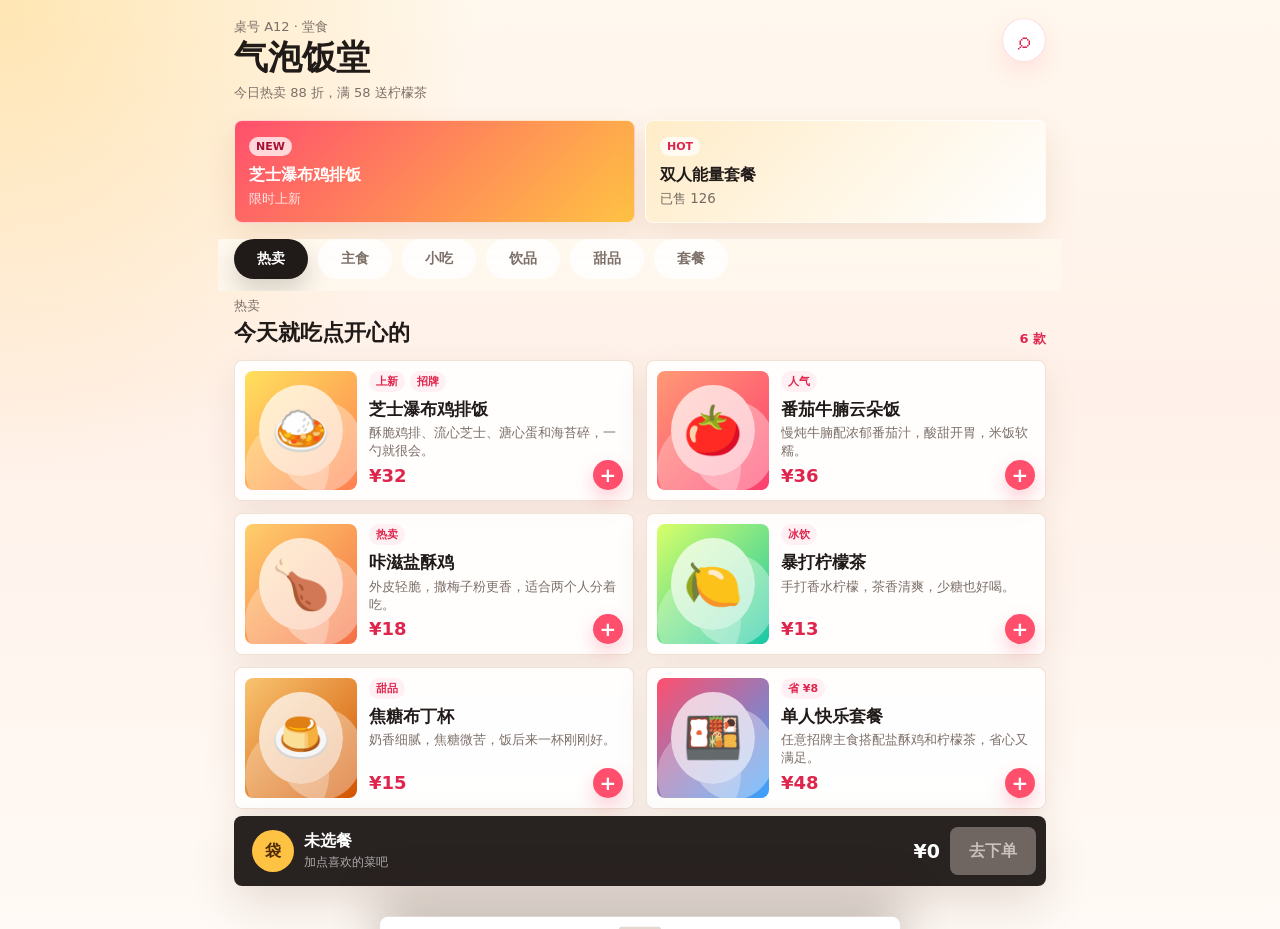
==== index.html @ 72aa187b "Initial restaurant ordering page" ====
<!doctype html>
<html lang="zh-CN">
  <head>
    <meta charset="utf-8" />
    <meta name="viewport" content="width=device-width, initial-scale=1" />
    <title>气泡饭堂 - 扫码点餐</title>
    <link rel="stylesheet" href="./styles.css" />
  </head>
  <body>
    <main class="app-shell">
      <header class="topbar">
        <div>
          <p class="eyebrow">桌号 A12 · 堂食</p>
          <h1>气泡饭堂</h1>
          <p class="subtitle">今日热卖 88 折，满 58 送柠檬茶</p>
        </div>
        <button class="search-button" type="button" aria-label="搜索菜品">
          <span>⌕</span>
        </button>
      </header>

      <section class="promo-strip" aria-label="活动">
        <button class="promo-card strong" type="button" data-promo-dish="cheese-chicken-rice">
          <span>NEW</span>
          <strong>芝士瀑布鸡排饭</strong>
          <small>限时上新</small>
        </button>
        <button class="promo-card" type="button" data-promo-dish="duo-combo">
          <span>HOT</span>
          <strong>双人能量套餐</strong>
          <small>已售 126</small>
        </button>
      </section>

      <nav class="category-tabs" aria-label="菜品分类" id="categoryTabs"></nav>

      <section class="menu-area">
        <div class="menu-heading">
          <div>
            <p id="activeCategoryLabel">热卖推荐</p>
            <h2 id="activeCategoryTitle">今天就吃点开心的</h2>
          </div>
          <span id="dishCount">0 款</span>
        </div>
        <div class="dish-list" id="dishList"></div>
      </section>
    </main>

    <aside class="cart-bar" aria-label="购物车">
      <button class="cart-summary" type="button" id="openCart">
        <span class="cart-icon">袋</span>
        <span>
          <strong id="cartCount">未选餐</strong>
          <small id="cartHint">加点喜欢的菜吧</small>
        </span>
      </button>
      <div class="cart-total">
        <strong id="cartTotal">¥0</strong>
        <button class="checkout-button" type="button" id="checkoutButton" disabled>去下单</button>
      </div>
    </aside>

    <div class="overlay" id="overlay" hidden></div>

    <section class="drawer" id="cartDrawer" aria-label="购物车明细" aria-hidden="true">
      <div class="drawer-handle"></div>
      <div class="drawer-header">
        <div>
          <p>购物车</p>
          <h2>已选菜品</h2>
        </div>
        <button class="text-button" type="button" id="clearCart">清空</button>
      </div>
      <div class="cart-items" id="cartItems"></div>
      <label class="note-field">
        <span>订单备注</span>
        <input id="orderNote" type="text" maxlength="40" placeholder="少辣、不要香菜、餐具数量..." />
      </label>
      <button class="drawer-checkout" type="button" id="drawerCheckout">确认下单</button>
    </section>

    <section class="modal" id="confirmModal" role="dialog" aria-modal="true" aria-labelledby="confirmTitle" aria-hidden="true">
      <div class="modal-card">
        <button class="close-button" type="button" id="closeModal" aria-label="关闭确认订单">×</button>
        <p class="eyebrow">桌号 A12</p>
        <h2 id="confirmTitle">确认订单</h2>
        <div class="confirm-list" id="confirmList"></div>
        <div class="confirm-note" id="confirmNote"></div>
        <div class="confirm-total">
          <span>合计</span>
          <strong id="confirmTotal">¥0</strong>
        </div>
        <button class="primary-button" type="button" id="placeOrder">确认提交</button>
      </div>
    </section>

    <section class="success-toast" id="successToast" aria-live="polite" aria-hidden="true">
      <div>
        <strong>下单成功</strong>
        <p>厨房已收到 A12 桌订单，请稍等片刻。</p>
      </div>
      <div class="success-actions">
        <button class="ghost-success" type="button" id="clearOrder">清空订单</button>
        <button type="button" id="continueOrder">继续点餐</button>
      </div>
    </section>

    <script src="./script.js"></script>
  </body>
</html>
---- styles.css ----
:root {
  color-scheme: light;
  --bg: #fff7ed;
  --panel: #ffffff;
  --ink: #201a18;
  --muted: #7c6f68;
  --line: #f0dfd1;
  --brand: #ff4f6d;
  --brand-dark: #df254d;
  --sun: #ffc344;
  --mint: #28c7a4;
  --blue: #38a3ff;
  --shadow: 0 18px 45px rgba(80, 45, 24, 0.14);
}

* {
  box-sizing: border-box;
}

body {
  margin: 0;
  min-height: 100vh;
  background:
    radial-gradient(circle at top left, rgba(255, 195, 68, 0.35), transparent 30rem),
    linear-gradient(180deg, #fff8ee 0%, #fff1e9 42%, #fffaf5 100%);
  color: var(--ink);
  font-family: Inter, "PingFang SC", "Microsoft YaHei", system-ui, sans-serif;
}

button,
input {
  font: inherit;
}

button {
  border: 0;
  cursor: pointer;
}

.app-shell {
  width: min(100%, 520px);
  min-height: 100vh;
  margin: 0 auto;
  padding: 18px 16px 120px;
}

.topbar {
  display: flex;
  align-items: flex-start;
  justify-content: space-between;
  gap: 16px;
}

.eyebrow,
.subtitle,
.menu-heading p,
.drawer-header p {
  margin: 0;
  color: var(--muted);
  font-size: 13px;
}

h1,
h2 {
  margin: 0;
  letter-spacing: 0;
}

h1 {
  margin-top: 4px;
  font-size: 34px;
  line-height: 1.05;
}

.subtitle {
  margin-top: 8px;
}

.search-button {
  display: grid;
  flex: 0 0 44px;
  width: 44px;
  height: 44px;
  place-items: center;
  border: 1px solid rgba(255, 79, 109, 0.18);
  border-radius: 50%;
  background: #fff;
  color: var(--brand-dark);
  box-shadow: 0 10px 26px rgba(255, 79, 109, 0.13);
  font-size: 24px;
}

.promo-strip {
  display: grid;
  grid-template-columns: 1.1fr 0.9fr;
  gap: 10px;
  margin: 18px 0 16px;
}

.promo-card {
  min-height: 92px;
  padding: 14px;
  border: 1px solid rgba(255, 255, 255, 0.7);
  border-radius: 8px;
  background: linear-gradient(135deg, #ffecc8, #ffffff);
  box-shadow: 0 14px 32px rgba(159, 82, 20, 0.12);
  color: var(--ink);
  text-align: left;
  transition: transform 160ms ease, box-shadow 160ms ease;
}

.promo-card:hover,
.promo-card:focus-visible {
  transform: translateY(-2px);
  box-shadow: 0 18px 36px rgba(159, 82, 20, 0.18);
}

.promo-card:focus-visible {
  outline: 3px solid rgba(255, 79, 109, 0.35);
  outline-offset: 2px;
}

.promo-card.strong {
  background: linear-gradient(135deg, #ff4f6d, #ffc344);
  color: #fff;
}

.promo-card span {
  display: inline-block;
  padding: 3px 7px;
  border-radius: 999px;
  background: rgba(255, 255, 255, 0.75);
  color: var(--brand-dark);
  font-size: 11px;
  font-weight: 800;
}

.promo-card.strong span {
  color: #a41135;
}

.promo-card strong,
.promo-card small {
  display: block;
}

.promo-card strong {
  margin-top: 9px;
  font-size: 16px;
  line-height: 1.25;
}

.promo-card small {
  margin-top: 5px;
  color: rgba(32, 26, 24, 0.62);
}

.promo-card.strong small {
  color: rgba(255, 255, 255, 0.82);
}

.category-tabs {
  display: flex;
  gap: 10px;
  margin: 0 -16px;
  padding: 0 16px 12px;
  overflow-x: auto;
  scrollbar-width: none;
  position: sticky;
  top: 0;
  z-index: 5;
  background: linear-gradient(180deg, rgba(255, 248, 238, 0.98), rgba(255, 248, 238, 0.88));
  backdrop-filter: blur(10px);
}

.category-tabs::-webkit-scrollbar {
  display: none;
}

.category-tab {
  flex: 0 0 auto;
  min-width: 74px;
  padding: 10px 12px;
  border: 1px solid transparent;
  border-radius: 999px;
  background: rgba(255, 255, 255, 0.78);
  color: var(--muted);
  font-size: 14px;
  font-weight: 700;
}

.category-tab.active {
  background: var(--ink);
  color: #fff;
  box-shadow: 0 12px 24px rgba(32, 26, 24, 0.18);
}

.menu-area {
  margin-top: 6px;
}

.menu-heading {
  display: flex;
  align-items: end;
  justify-content: space-between;
  margin-bottom: 12px;
}

.menu-heading h2 {
  margin-top: 3px;
  font-size: 22px;
}

.menu-heading > span {
  color: var(--brand-dark);
  font-size: 13px;
  font-weight: 800;
}

.dish-list {
  display: grid;
  gap: 12px;
}

.dish-card {
  display: grid;
  grid-template-columns: 112px 1fr;
  gap: 12px;
  min-height: 136px;
  padding: 10px;
  border: 1px solid rgba(240, 223, 209, 0.9);
  border-radius: 8px;
  background: rgba(255, 255, 255, 0.88);
  box-shadow: 0 12px 34px rgba(104, 58, 28, 0.09);
  transition: border-color 180ms ease, box-shadow 180ms ease, transform 180ms ease;
}

.dish-card.spotlight {
  border-color: rgba(255, 79, 109, 0.82);
  box-shadow: 0 18px 42px rgba(255, 79, 109, 0.22);
  transform: translateY(-2px);
}

.dish-art {
  position: relative;
  min-height: 116px;
  overflow: hidden;
  border-radius: 8px;
  background: var(--dish-bg);
}

.dish-art::before {
  content: "";
  position: absolute;
  inset: 14px;
  border-radius: 50%;
  background: rgba(255, 255, 255, 0.7);
  box-shadow:
    20px 16px 0 rgba(255, 255, 255, 0.35),
    -14px 38px 0 rgba(255, 255, 255, 0.28);
}

.dish-art::after {
  content: attr(data-icon);
  position: absolute;
  inset: 0;
  display: grid;
  place-items: center;
  font-size: 48px;
}

.dish-info {
  display: flex;
  min-width: 0;
  flex-direction: column;
}

.tag-row {
  display: flex;
  flex-wrap: wrap;
  gap: 5px;
  min-height: 21px;
}

.tag {
  padding: 3px 7px;
  border-radius: 999px;
  background: #fff0f3;
  color: var(--brand-dark);
  font-size: 11px;
  font-weight: 800;
}

.dish-info h3 {
  margin: 7px 0 4px;
  font-size: 17px;
  line-height: 1.25;
}

.dish-info p {
  display: -webkit-box;
  min-height: 36px;
  margin: 0;
  overflow: hidden;
  color: var(--muted);
  font-size: 13px;
  line-height: 1.4;
  -webkit-box-orient: vertical;
  -webkit-line-clamp: 2;
}

.dish-footer {
  display: flex;
  align-items: center;
  justify-content: space-between;
  gap: 8px;
  margin-top: auto;
}

.price {
  color: var(--brand-dark);
  font-size: 18px;
  font-weight: 900;
}

.stepper {
  display: flex;
  align-items: center;
  justify-content: end;
  gap: 8px;
  min-width: 96px;
}

.stepper button {
  display: grid;
  width: 30px;
  height: 30px;
  place-items: center;
  border-radius: 50%;
  font-size: 20px;
  font-weight: 800;
  line-height: 1;
}

.minus {
  border: 1px solid #ffd1da;
  background: #fff;
  color: var(--brand-dark);
}

.plus {
  background: var(--brand);
  color: #fff;
  box-shadow: 0 8px 18px rgba(255, 79, 109, 0.28);
}

.qty {
  min-width: 18px;
  text-align: center;
  font-weight: 900;
}

.is-zero .minus,
.is-zero .qty {
  visibility: hidden;
}

.cart-bar {
  position: fixed;
  right: max(12px, calc((100vw - 520px) / 2 + 12px));
  bottom: 14px;
  left: max(12px, calc((100vw - 520px) / 2 + 12px));
  z-index: 20;
  display: flex;
  align-items: center;
  justify-content: space-between;
  gap: 12px;
  min-height: 70px;
  padding: 10px 10px 10px 12px;
  border-radius: 8px;
  background: rgba(32, 26, 24, 0.96);
  color: #fff;
  box-shadow: var(--shadow);
}

.cart-summary {
  display: flex;
  min-width: 0;
  align-items: center;
  gap: 10px;
  background: transparent;
  color: inherit;
  text-align: left;
}

.cart-icon {
  display: grid;
  width: 42px;
  height: 42px;
  flex: 0 0 42px;
  place-items: center;
  border-radius: 50%;
  background: var(--sun);
  color: #4f2b00;
  font-weight: 900;
}

.cart-summary strong,
.cart-summary small {
  display: block;
  max-width: 145px;
  overflow: hidden;
  text-overflow: ellipsis;
  white-space: nowrap;
}

.cart-summary small {
  margin-top: 2px;
  color: rgba(255, 255, 255, 0.62);
  font-size: 12px;
}

.cart-total {
  display: flex;
  flex: 0 0 auto;
  align-items: center;
  gap: 10px;
}

.cart-total strong {
  min-width: 58px;
  text-align: right;
  font-size: 19px;
}

.checkout-button,
.drawer-checkout,
.primary-button {
  border-radius: 8px;
  background: var(--brand);
  color: #fff;
  font-weight: 900;
}

.checkout-button {
  min-width: 86px;
  height: 48px;
}

.checkout-button:disabled,
.drawer-checkout:disabled {
  cursor: not-allowed;
  background: #6f6662;
  color: #c8c0ba;
}

.overlay {
  position: fixed;
  inset: 0;
  z-index: 30;
  background: rgba(32, 26, 24, 0.38);
  backdrop-filter: blur(2px);
}

.drawer {
  position: fixed;
  right: max(0px, calc((100vw - 520px) / 2));
  bottom: 0;
  left: max(0px, calc((100vw - 520px) / 2));
  z-index: 40;
  max-height: 78vh;
  padding: 10px 16px 20px;
  border-radius: 8px 8px 0 0;
  background: #fff;
  box-shadow: 0 -22px 50px rgba(50, 31, 20, 0.24);
  transform: translateY(105%);
  transition: transform 180ms ease;
}

.drawer.open {
  transform: translateY(0);
}

.drawer-handle {
  width: 42px;
  height: 5px;
  margin: 0 auto 14px;
  border-radius: 999px;
  background: #e4d8cf;
}

.drawer-header {
  display: flex;
  align-items: center;
  justify-content: space-between;
  gap: 12px;
}

.drawer-header h2 {
  margin-top: 2px;
  font-size: 22px;
}

.text-button {
  padding: 8px 10px;
  border-radius: 8px;
  background: #fff0f3;
  color: var(--brand-dark);
  font-weight: 800;
}

.cart-items {
  display: grid;
  gap: 10px;
  max-height: 36vh;
  margin: 16px 0;
  overflow: auto;
}

.cart-item,
.confirm-row {
  display: flex;
  align-items: center;
  justify-content: space-between;
  gap: 12px;
}

.cart-item {
  padding: 10px 0;
  border-bottom: 1px solid var(--line);
}

.cart-item h3,
.cart-item p {
  margin: 0;
}

.cart-item h3 {
  font-size: 15px;
}

.cart-item p {
  margin-top: 3px;
  color: var(--muted);
  font-size: 13px;
}

.empty-state {
  padding: 24px 0;
  color: var(--muted);
  text-align: center;
}

.note-field {
  display: grid;
  gap: 8px;
  margin-bottom: 14px;
}

.note-field span {
  color: var(--muted);
  font-size: 13px;
}

.note-field input {
  width: 100%;
  height: 46px;
  padding: 0 12px;
  border: 1px solid var(--line);
  border-radius: 8px;
  outline: 0;
}

.note-field input:focus {
  border-color: var(--brand);
  box-shadow: 0 0 0 3px rgba(255, 79, 109, 0.12);
}

.drawer-checkout,
.primary-button {
  width: 100%;
  height: 50px;
}

.modal {
  position: fixed;
  inset: 0;
  z-index: 50;
  display: grid;
  place-items: center;
  padding: 18px;
  background: rgba(32, 26, 24, 0.42);
}

.modal[aria-hidden="true"] {
  display: none;
}

.modal-card {
  position: relative;
  width: min(100%, 420px);
  padding: 22px;
  border-radius: 8px;
  background: #fff;
  box-shadow: var(--shadow);
}

.modal-card h2 {
  margin-top: 4px;
}

.close-button {
  position: absolute;
  top: 12px;
  right: 12px;
  width: 34px;
  height: 34px;
  border-radius: 50%;
  background: #f7eee7;
  color: var(--muted);
  font-size: 24px;
}

.confirm-list {
  display: grid;
  gap: 10px;
  margin: 18px 0;
}

.confirm-row span:last-child {
  font-weight: 900;
}

.confirm-note {
  display: none;
  margin-bottom: 14px;
  padding: 10px;
  border-radius: 8px;
  background: #fff8ee;
  color: var(--muted);
  font-size: 13px;
}

.confirm-note.show {
  display: block;
}

.confirm-total {
  display: flex;
  align-items: center;
  justify-content: space-between;
  margin: 14px 0;
  padding-top: 14px;
  border-top: 1px solid var(--line);
}

.confirm-total strong {
  color: var(--brand-dark);
  font-size: 24px;
}

.success-toast {
  position: fixed;
  right: max(14px, calc((100vw - 520px) / 2 + 14px));
  bottom: 96px;
  left: max(14px, calc((100vw - 520px) / 2 + 14px));
  z-index: 60;
  display: flex;
  align-items: center;
  justify-content: space-between;
  gap: 12px;
  padding: 14px;
  border-radius: 8px;
  background: #f2fffa;
  color: #123c33;
  box-shadow: var(--shadow);
  transform: translateY(16px);
  opacity: 0;
  pointer-events: none;
  transition: opacity 180ms ease, transform 180ms ease;
}

.success-toast.show {
  transform: translateY(0);
  opacity: 1;
  pointer-events: auto;
}

.success-toast strong,
.success-toast p {
  margin: 0;
}

.success-toast p {
  margin-top: 3px;
  color: #3e6f63;
  font-size: 13px;
}

.success-actions {
  display: flex;
  flex: 0 0 auto;
  align-items: center;
  gap: 8px;
}

.success-toast button {
  flex: 0 0 auto;
  padding: 9px 11px;
  border-radius: 8px;
  background: var(--mint);
  color: #fff;
  font-weight: 900;
}

.success-toast .ghost-success {
  background: #fff;
  color: #16856f;
}

@media (min-width: 760px) {
  .app-shell {
    width: min(100%, 860px);
    padding-inline: 24px;
  }

  .promo-strip {
    grid-template-columns: repeat(2, minmax(0, 1fr));
  }

  .dish-list {
    grid-template-columns: repeat(2, minmax(0, 1fr));
  }

  .cart-bar,
  .success-toast {
    right: calc((100vw - 860px) / 2 + 24px);
    left: calc((100vw - 860px) / 2 + 24px);
  }

  .drawer {
    right: calc((100vw - 520px) / 2);
    left: calc((100vw - 520px) / 2);
  }
}

@media (max-width: 380px) {
  .app-shell {
    padding-inline: 12px;
  }

  h1 {
    font-size: 30px;
  }

  .dish-card {
    grid-template-columns: 96px 1fr;
  }

  .dish-art {
    min-height: 112px;
  }

  .cart-bar {
    gap: 8px;
    padding-left: 8px;
  }

  .checkout-button {
    min-width: 76px;
  }

  .cart-total strong {
    min-width: 48px;
    font-size: 17px;
  }

  .success-toast {
    align-items: flex-start;
    flex-direction: column;
  }
}
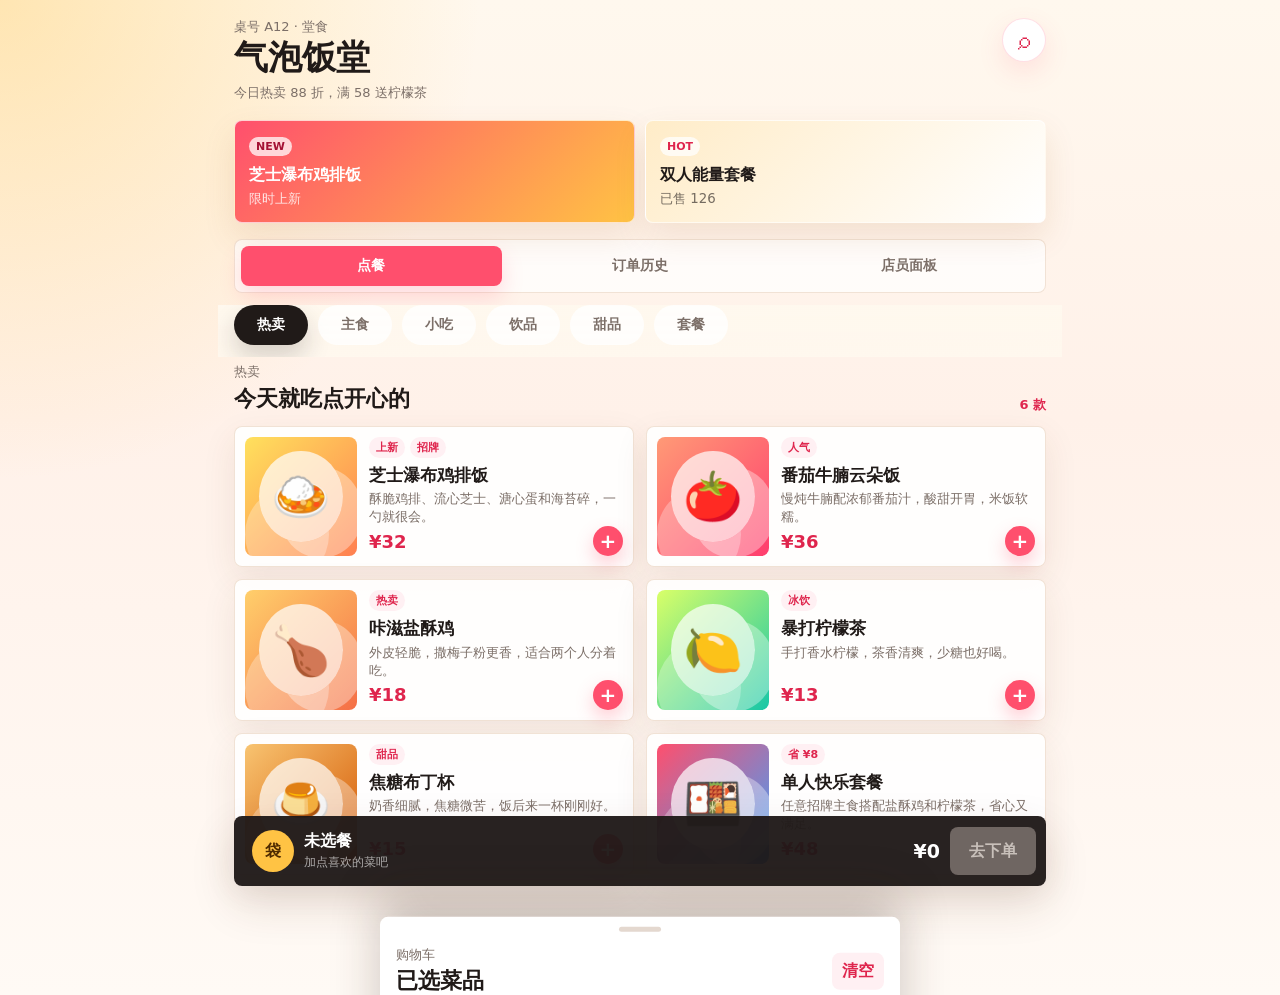
==== commit 1f05b5a0: "Add order history and staff dashboard" ====
--- a/index.html
+++ b/index.html
@@ -32,9 +32,15 @@
         </button>
       </section>
 
+      <nav class="view-switcher" aria-label="页面视图">
+        <button class="view-tab active" type="button" data-view="menu">点餐</button>
+        <button class="view-tab" type="button" data-view="history">订单历史</button>
+        <button class="view-tab" type="button" data-view="staff">店员面板</button>
+      </nav>
+
       <nav class="category-tabs" aria-label="菜品分类" id="categoryTabs"></nav>
 
-      <section class="menu-area">
+      <section class="menu-area" id="menuView">
         <div class="menu-heading">
           <div>
             <p id="activeCategoryLabel">热卖推荐</p>
@@ -44,9 +50,32 @@
         </div>
         <div class="dish-list" id="dishList"></div>
       </section>
+
+      <section class="panel-view" id="historyView" hidden>
+        <div class="panel-heading">
+          <div>
+            <p>历史订单</p>
+            <h2>你的点餐记录</h2>
+          </div>
+          <button class="text-button" type="button" id="clearHistory">清空历史</button>
+        </div>
+        <div class="order-list" id="historyList"></div>
+      </section>
+
+      <section class="panel-view" id="staffView" hidden>
+        <div class="panel-heading">
+          <div>
+            <p>店员面板</p>
+            <h2>A12 桌订单看板</h2>
+          </div>
+          <span class="panel-count" id="staffCount">0 单</span>
+        </div>
+        <div class="staff-stats" id="staffStats"></div>
+        <div class="order-list" id="staffList"></div>
+      </section>
     </main>
 
-    <aside class="cart-bar" aria-label="购物车">
+    <aside class="cart-bar" id="cartBar" aria-label="购物车">
       <button class="cart-summary" type="button" id="openCart">
         <span class="cart-icon">袋</span>
         <span>
--- a/styles.css
+++ b/styles.css
@@ -17,6 +17,10 @@
   box-sizing: border-box;
 }
 
+[hidden] {
+  display: none !important;
+}
+
 body {
   margin: 0;
   min-height: 100vh;
@@ -173,6 +177,32 @@
   backdrop-filter: blur(10px);
 }
 
+.view-switcher {
+  display: grid;
+  grid-template-columns: repeat(3, minmax(0, 1fr));
+  gap: 8px;
+  margin: 0 0 12px;
+  padding: 6px;
+  border: 1px solid rgba(240, 223, 209, 0.9);
+  border-radius: 8px;
+  background: rgba(255, 255, 255, 0.72);
+}
+
+.view-tab {
+  min-height: 40px;
+  border-radius: 8px;
+  background: transparent;
+  color: var(--muted);
+  font-size: 14px;
+  font-weight: 800;
+}
+
+.view-tab.active {
+  background: var(--brand);
+  color: #fff;
+  box-shadow: 0 10px 22px rgba(255, 79, 109, 0.2);
+}
+
 .category-tabs::-webkit-scrollbar {
   display: none;
 }
@@ -197,6 +227,175 @@
 
 .menu-area {
   margin-top: 6px;
+}
+
+.panel-view {
+  margin-top: 8px;
+}
+
+.panel-heading {
+  display: flex;
+  align-items: end;
+  justify-content: space-between;
+  gap: 12px;
+  margin-bottom: 12px;
+}
+
+.panel-heading p {
+  margin: 0;
+  color: var(--muted);
+  font-size: 13px;
+}
+
+.panel-heading h2 {
+  margin-top: 3px;
+  font-size: 22px;
+}
+
+.panel-count {
+  color: var(--brand-dark);
+  font-size: 13px;
+  font-weight: 900;
+}
+
+.staff-stats {
+  display: grid;
+  grid-template-columns: repeat(3, minmax(0, 1fr));
+  gap: 8px;
+  margin-bottom: 12px;
+}
+
+.stat-card {
+  min-height: 72px;
+  padding: 12px;
+  border: 1px solid rgba(240, 223, 209, 0.9);
+  border-radius: 8px;
+  background: rgba(255, 255, 255, 0.86);
+}
+
+.stat-card strong,
+.stat-card span {
+  display: block;
+}
+
+.stat-card strong {
+  color: var(--brand-dark);
+  font-size: 22px;
+}
+
+.stat-card span {
+  margin-top: 4px;
+  color: var(--muted);
+  font-size: 12px;
+  font-weight: 800;
+}
+
+.order-list {
+  display: grid;
+  gap: 12px;
+}
+
+.order-card {
+  padding: 14px;
+  border: 1px solid rgba(240, 223, 209, 0.92);
+  border-radius: 8px;
+  background: rgba(255, 255, 255, 0.9);
+  box-shadow: 0 12px 34px rgba(104, 58, 28, 0.09);
+}
+
+.order-card-head,
+.order-card-total,
+.order-actions {
+  display: flex;
+  align-items: center;
+  justify-content: space-between;
+  gap: 12px;
+}
+
+.order-card h3,
+.order-card p {
+  margin: 0;
+}
+
+.order-card h3 {
+  font-size: 17px;
+}
+
+.order-meta,
+.order-note,
+.order-items {
+  color: var(--muted);
+  font-size: 13px;
+}
+
+.order-meta {
+  margin-top: 4px;
+}
+
+.order-items {
+  display: grid;
+  gap: 5px;
+  margin: 12px 0;
+  padding: 0;
+  list-style: none;
+}
+
+.order-items li {
+  display: flex;
+  justify-content: space-between;
+  gap: 12px;
+}
+
+.order-note {
+  margin: 8px 0 0;
+  padding: 9px 10px;
+  border-radius: 8px;
+  background: #fff8ee;
+}
+
+.order-card-total {
+  margin-top: 12px;
+  padding-top: 12px;
+  border-top: 1px solid var(--line);
+}
+
+.order-card-total strong {
+  color: var(--brand-dark);
+  font-size: 20px;
+}
+
+.status-badge {
+  flex: 0 0 auto;
+  padding: 5px 9px;
+  border-radius: 999px;
+  background: #fff0f3;
+  color: var(--brand-dark);
+  font-size: 12px;
+  font-weight: 900;
+}
+
+.status-badge.making {
+  background: #fff4d6;
+  color: #926500;
+}
+
+.status-badge.done {
+  background: #e9fff7;
+  color: #16856f;
+}
+
+.order-actions {
+  margin-top: 12px;
+}
+
+.status-button {
+  min-height: 36px;
+  padding: 0 12px;
+  border-radius: 8px;
+  background: var(--ink);
+  color: #fff;
+  font-size: 13px;
+  font-weight: 900;
 }
 
 .menu-heading {
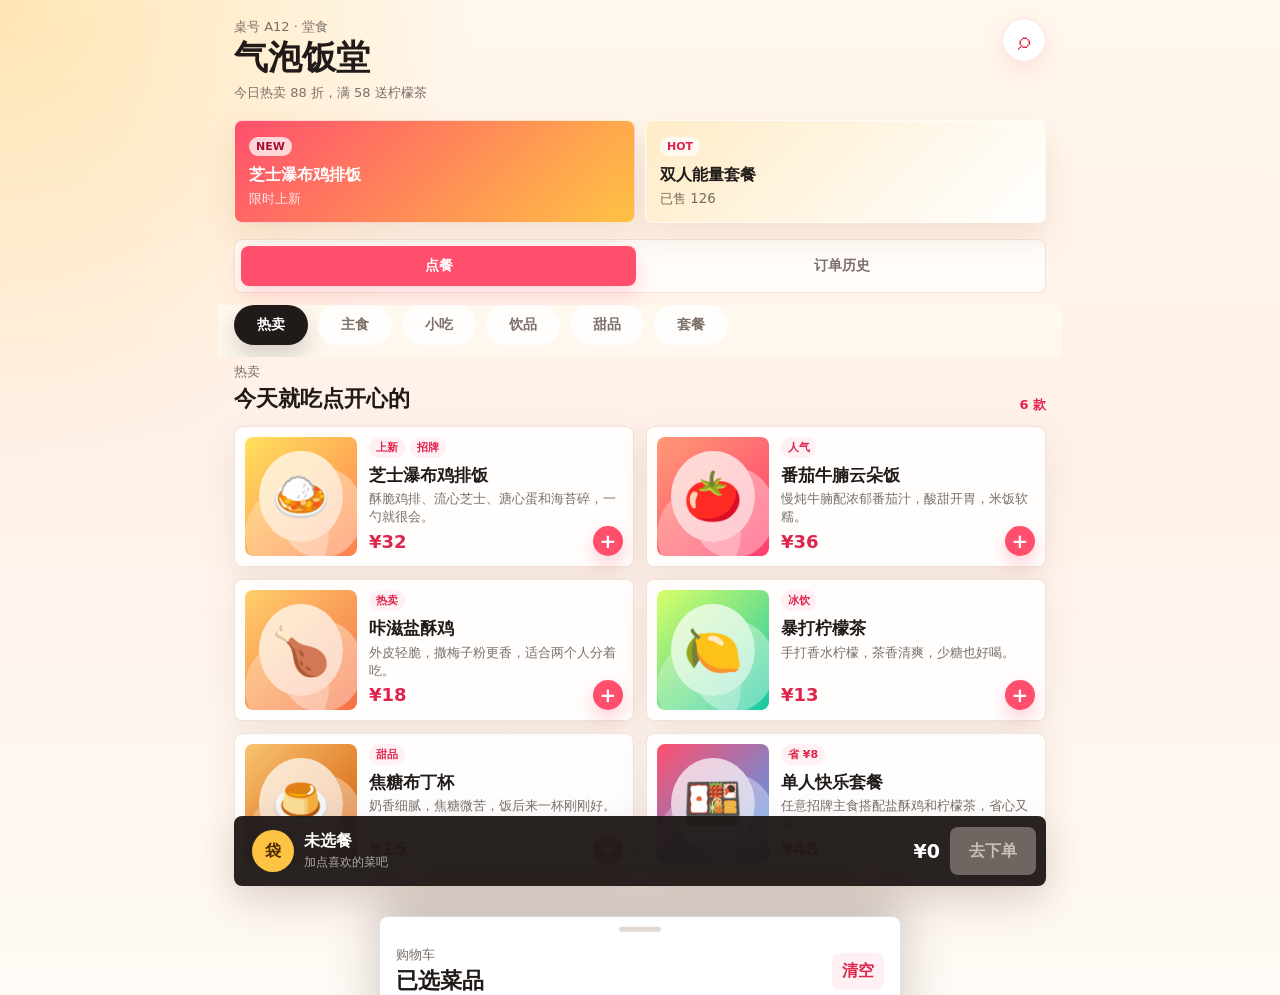
==== commit c04e295c: "Separate staff order board" ====
--- a/index.html
+++ b/index.html
@@ -14,10 +14,18 @@
           <h1>气泡饭堂</h1>
           <p class="subtitle">今日热卖 88 折，满 58 送柠檬茶</p>
         </div>
-        <button class="search-button" type="button" aria-label="搜索菜品">
+        <button class="search-button" type="button" id="toggleSearch" aria-label="搜索菜品" aria-expanded="false">
           <span>⌕</span>
         </button>
       </header>
+
+      <div class="search-panel" id="searchPanel" hidden>
+        <label for="dishSearch">搜索菜品</label>
+        <div class="search-field">
+          <input id="dishSearch" type="search" placeholder="输入菜名、标签或描述" autocomplete="off" />
+          <button type="button" id="clearSearch">清除</button>
+        </div>
+      </div>
 
       <section class="promo-strip" aria-label="活动">
         <button class="promo-card strong" type="button" data-promo-dish="cheese-chicken-rice">
@@ -35,7 +43,6 @@
       <nav class="view-switcher" aria-label="页面视图">
         <button class="view-tab active" type="button" data-view="menu">点餐</button>
         <button class="view-tab" type="button" data-view="history">订单历史</button>
-        <button class="view-tab" type="button" data-view="staff">店员面板</button>
       </nav>
 
       <nav class="category-tabs" aria-label="菜品分类" id="categoryTabs"></nav>
@@ -62,17 +69,6 @@
         <div class="order-list" id="historyList"></div>
       </section>
 
-      <section class="panel-view" id="staffView" hidden>
-        <div class="panel-heading">
-          <div>
-            <p>店员面板</p>
-            <h2>A12 桌订单看板</h2>
-          </div>
-          <span class="panel-count" id="staffCount">0 单</span>
-        </div>
-        <div class="staff-stats" id="staffStats"></div>
-        <div class="order-list" id="staffList"></div>
-      </section>
     </main>
 
     <aside class="cart-bar" id="cartBar" aria-label="购物车">
--- a/styles.css
+++ b/styles.css
@@ -94,6 +94,54 @@
   font-size: 24px;
 }
 
+.search-panel {
+  margin: 14px 0 4px;
+  padding: 12px;
+  border: 1px solid rgba(240, 223, 209, 0.9);
+  border-radius: 8px;
+  background: rgba(255, 255, 255, 0.86);
+  box-shadow: 0 10px 28px rgba(104, 58, 28, 0.08);
+}
+
+.search-panel label {
+  display: block;
+  margin-bottom: 8px;
+  color: var(--muted);
+  font-size: 13px;
+  font-weight: 800;
+}
+
+.search-field {
+  display: flex;
+  align-items: center;
+  gap: 8px;
+}
+
+.search-field input {
+  width: 100%;
+  height: 42px;
+  min-width: 0;
+  padding: 0 12px;
+  border: 1px solid var(--line);
+  border-radius: 8px;
+  outline: 0;
+}
+
+.search-field input:focus {
+  border-color: var(--brand);
+  box-shadow: 0 0 0 3px rgba(255, 79, 109, 0.12);
+}
+
+.search-field button {
+  flex: 0 0 auto;
+  height: 42px;
+  padding: 0 12px;
+  border-radius: 8px;
+  background: #fff0f3;
+  color: var(--brand-dark);
+  font-weight: 900;
+}
+
 .promo-strip {
   display: grid;
   grid-template-columns: 1.1fr 0.9fr;
@@ -179,7 +227,7 @@
 
 .view-switcher {
   display: grid;
-  grid-template-columns: repeat(3, minmax(0, 1fr));
+  grid-template-columns: repeat(2, minmax(0, 1fr));
   gap: 8px;
   margin: 0 0 12px;
   padding: 6px;
@@ -396,6 +444,27 @@
   color: #fff;
   font-size: 13px;
   font-weight: 900;
+}
+
+.staff-link-row {
+  display: flex;
+  align-items: center;
+  justify-content: space-between;
+  gap: 12px;
+  margin: 16px 0;
+}
+
+.staff-link {
+  display: inline-flex;
+  align-items: center;
+  justify-content: center;
+  min-height: 42px;
+  padding: 0 14px;
+  border-radius: 8px;
+  background: var(--ink);
+  color: #fff;
+  font-weight: 900;
+  text-decoration: none;
 }
 
 .menu-heading {
